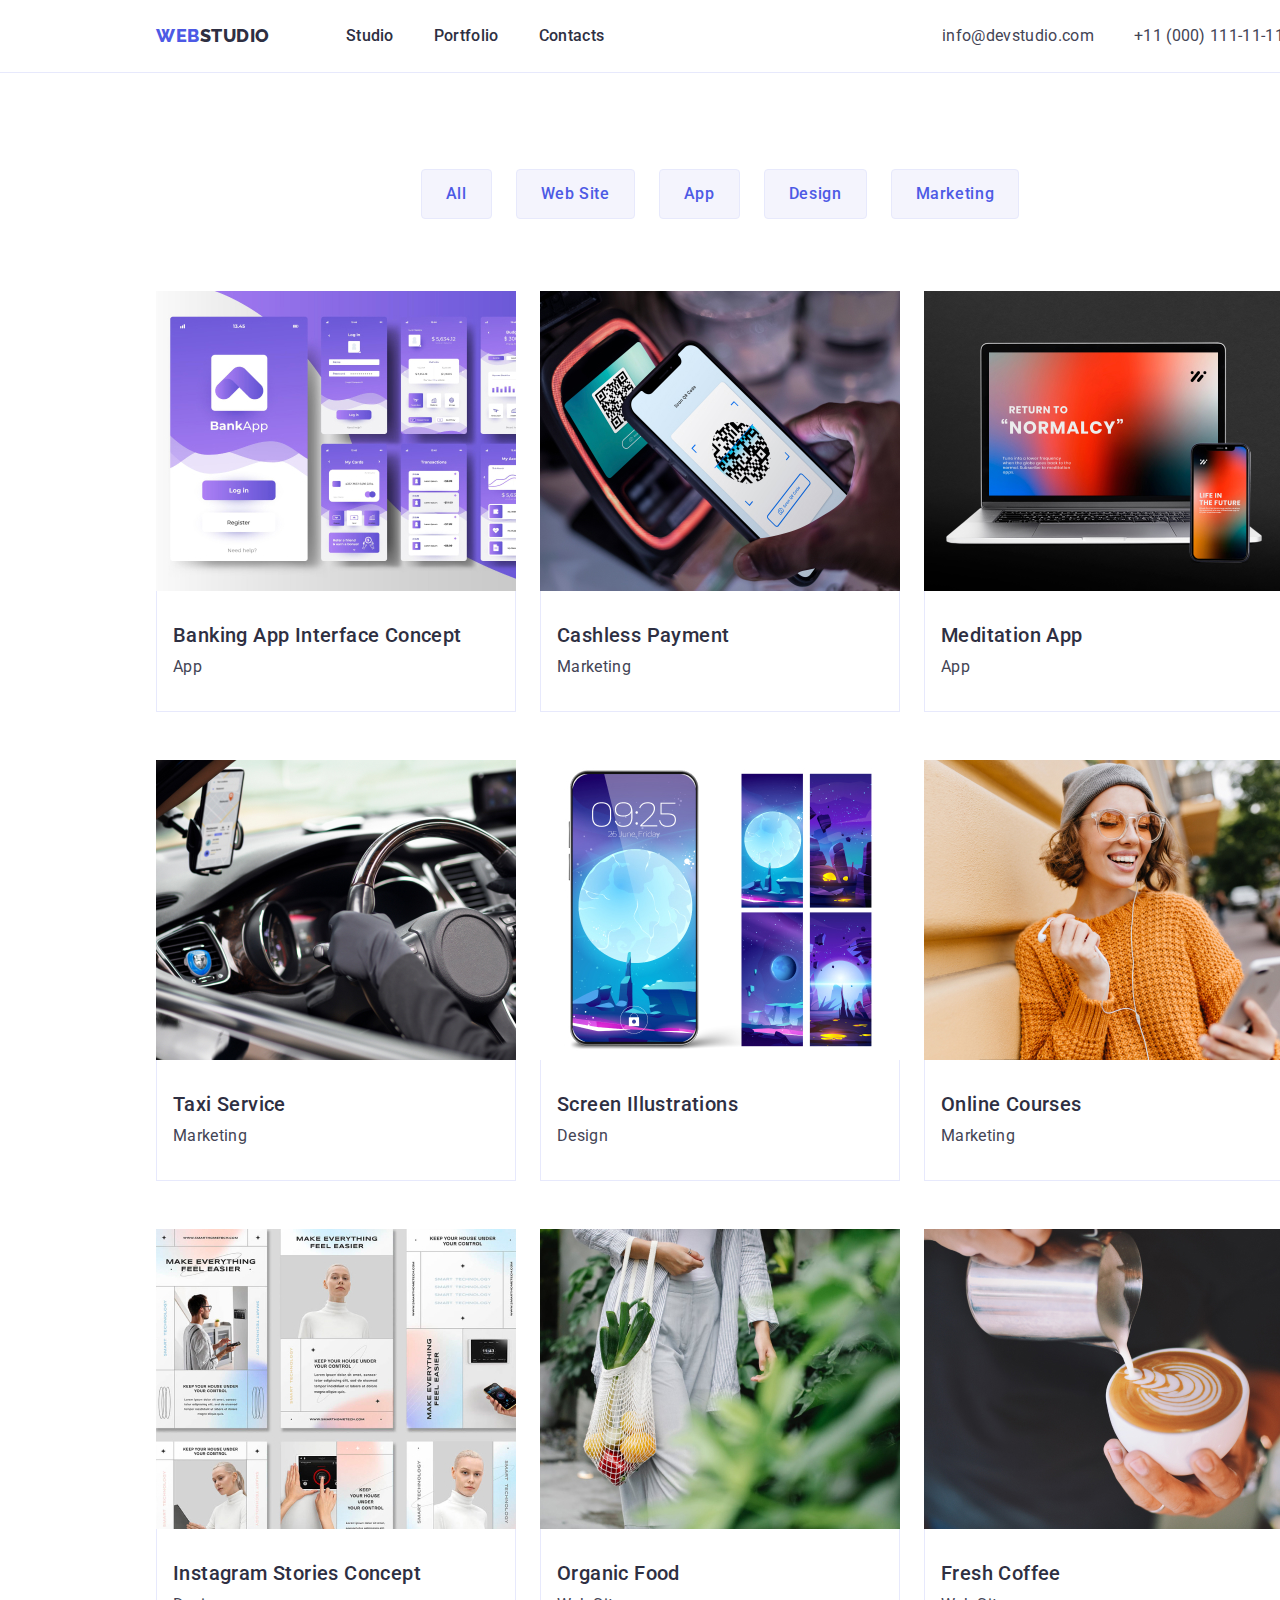
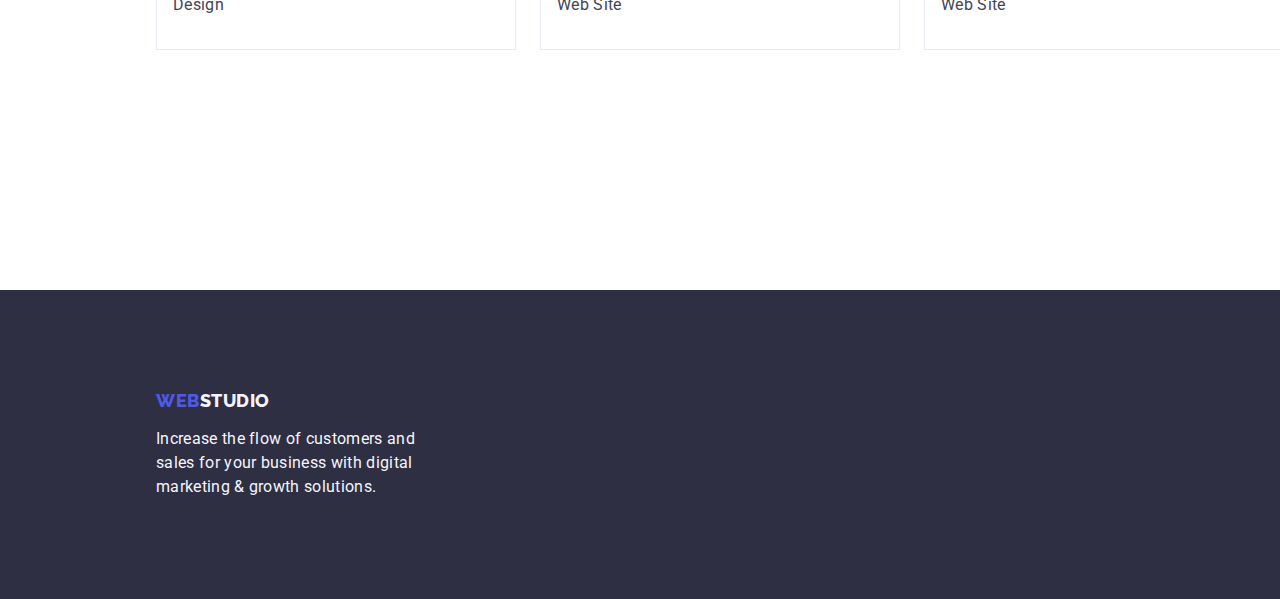
==== portfolio.html @ bf253c2a "Initial commit" ====
<!DOCTYPE html>
<html lang="en">
  <head>
    <link rel="preconnect" href="https://fonts.googleapis.com" />
    <link rel="preconnect" href="https://fonts.gstatic.com" crossorigin />
    <link
      href="https://fonts.googleapis.com/css2?family=Raleway:wght@800&family=Roboto:wght@400;500;700;900&display=swap"
      rel="stylesheet"
    />
    <meta charset="UTF-8" />
    <meta http-equiv="X-UA-Compatible" content="IE=edge" />
    <meta name="viewport" content="width=device-width, initial-scale=1.0" />
    <title>Portfolio</title>
    <link
      rel="stylesheet"
      href="https://cdnjs.cloudflare.com/ajax/libs/modern-normalize/1.1.0/modern-normalize.min.css"
    />
    <link rel="stylesheet" href="./css/style.css" />
  </head>
  <body>
    <!-- Site header -->
    <header class="header-page">
      <!-- Menu navigation -->
      <div class="header-container container">
        <nav class="header-nav">
          <a class="nav-logo link" href="./index.html"
            >Web<span class="nav-logo-part">Studio</span></a
          >
          <ul class="nav-list list">
            <li>
              <a href="./index.html" class="nav-link link">Studio</a>
            </li>
            <li>
              <a href="./portfolio.html" class="nav-link link">Portfolio</a>
            </li>
            <li>
              <a href="" class="nav-link link">Contacts</a>
            </li>
          </ul>
        </nav>
        <!-- Contact us -->
        <address class="header-address">
          <ul class="address-list list">
            <li>
              <a href="mailto:info@devstudio.com" class="address-contacts link"
                >info@devstudio.com</a
              >
            </li>
            <li>
              <a href="tel:+110001111111" class="address-contacts link"
                >+11 (000) 111-11-11</a
              >
            </li>
          </ul>
        </address>
      </div>
    </header>
    <!-- Main -->
    <main>
      <section class="portfolio-section">
        <div class="portfolio-section-container container">
          <h1 class="title-first" hidden>Portfolio</h1>
          <!-- Buttons -->
          <ul class="portfolio-button-list list">
            <li>
              <button type="button" class="portfolio-main-button">All</button>
            </li>
            <li>
              <button type="button" class="portfolio-main-button">
                Web Site
              </button>
            </li>
            <li>
              <button type="button" class="portfolio-main-button">App</button>
            </li>
            <li>
              <button type="button" class="portfolio-main-button">
                Design
              </button>
            </li>
            <li>
              <button type="button" class="portfolio-main-button">
                Marketing
              </button>
            </li>
          </ul>
          <!-- App list -->
          <ul class="portfolio-apps-list list">
            <li class="apps-list-items">
              <a href="/" class="link"
                ><img
                  src="./images/banking.jpg"
                  alt="Banking App"
                  width="360"
                  height="300"
                />
                <div class="portfolio-card-content">
                  <h2 class="title-third">Banking App Interface Concept</h2>
                  <p class="description">App</p>
                </div></a
              >
            </li>
            <li class="apps-list-items">
              <a href="/" class="link"
                ><img
                  src="./images/cashless.jpg"
                  alt="Cashless Payment"
                  width="360"
                  height="300"
                />
                <div class="portfolio-card-content">
                  <h2 class="title-third">Cashless Payment</h2>
                  <p class="description">Marketing</p>
                </div></a
              >
            </li>
            <li class="apps-list-items">
              <a href="/" class="link"
                ><img
                  src="./images/meditaion.jpg"
                  alt="Meditation App"
                  width="360"
                  height="300"
                />
                <div class="portfolio-card-content">
                  <h2 class="title-third">Meditation App</h2>
                  <p class="description">App</p>
                </div></a
              >
            </li>

            <li class="apps-list-items">
              <a href="/" class="link"
                ><img
                  src="./images/taxi.jpg"
                  alt="Taxi Service"
                  width="360"
                  height="300"
                />
                <div class="portfolio-card-content">
                  <h2 class="title-third">Taxi Service</h2>
                  <p class="description">Marketing</p>
                </div></a
              >
            </li>
            <li class="apps-list-items">
              <a href="/" class="link"
                ><img
                  src="./images/illustrations.jpg"
                  alt="Screen Illustrations"
                  width="360"
                  height="300"
                />
                <div class="portfolio-card-content">
                  <h2 class="title-third">Screen Illustrations</h2>
                  <p class="description">Design</p>
                </div></a
              >
            </li>
            <li class="apps-list-items">
              <a href="/" class="link"
                ><img
                  src="./images/courses.jpg"
                  alt="Online Courses"
                  width="360"
                  height="300"
                />
                <div class="portfolio-card-content">
                  <h2 class="title-third">Online Courses</h2>
                  <p class="description">Marketing</p>
                </div></a
              >
            </li>
            <li class="apps-list-items">
              <a href="/" class="link"
                ><img
                  src="./images/instagram.jpg"
                  alt="Instagram Stories Concept"
                  width="360"
                  height="300"
                />
                <div class="portfolio-card-content">
                  <h2 class="title-third">Instagram Stories Concept</h2>
                  <p class="description">Design</p>
                </div></a
              >
            </li>
            <li class="apps-list-items">
              <a href="/" class="link"
                ><img
                  src="./images/organic.jpg"
                  alt="Organic Food"
                  width="360"
                  height="300"
                />
                <div class="portfolio-card-content">
                  <h2 class="title-third">Organic Food</h2>
                  <p class="description">Web Site</p>
                </div></a
              >
            </li>
            <li class="apps-list-items">
              <a href="/" class="link"
                ><img
                  src="./images/coffee.jpg"
                  alt="Fresh Coffee"
                  width="360"
                  height="300"
                />
                <div class="portfolio-card-content">
                  <h2 class="title-third">Fresh Coffee</h2>
                  <p class="description">Web Site</p>
                </div></a
              >
            </li>
          </ul>
        </div>
      </section>
    </main>
    <!-- Footer -->
    <footer class="footer-page">
      <!-- Logotype -->
      <div class="footer-text-container container">
        <a class="footer-logo link" href="./index.html"
          >Web<span class="logo-part footer-darkmode">Studio</span></a
        >
        <p class="description footer-darkmode">
          Increase the flow of customers and sales for your business with
          digital marketing & growth solutions.
        </p>
      </div>
    </footer>
  </body>
</html>
---- css/style.css ----
:root {
  --main-brand-font: "Roboto", sans-serif;
  --sub-brand-font: "Raleway", sans-serif;
  --primary-brand-color: #4d5ae5;
  --pressed-state-color: #404bbf;
  --dark-color: #2e2f42;
  --success-color: #31d0aa;
  --text-color: #434455;
  --subtle-text-color: #8e8f99;
  --accent-color: #e7e9fc;
  --light-color: #f4f4fd;
  --modal-overlay-color: #2e2f42;
  --hero-background-color: #2e2f42;
  --white-background-color: #ffffff;
  --modal-background-color: #fcfcfc;
}

body {
  background-color: var(--white-background-color);
  color: var(--text-color);
  font-family: var(--main-brand-font);
  width: 1440px;
  margin: auto;
}

/**
  |============================
  | BASE STYLE
  |============================
*/

img {
  display: block;
}

.list {
  list-style-type: none;
  margin: 0px;
  padding: 0px;
}

.link {
  margin: 0;
  text-decoration: none;
}

.container {
  width: 1158px;
  margin: 0 auto;
  padding-left: 15px;
  padding-right: 15px;
}

/* Title */

.title-first {
  color: var(--white-background-color);
  font-weight: 700;
  font-size: 56px;
  line-height: 1.07;
  letter-spacing: 0.02em;
  max-width: 496px;
  margin: 0 auto;
}

.title-second {
  color: var(--dark-color);
  font-weight: 700;
  font-size: 36px;
  line-height: 1.11;
  letter-spacing: 0.02em;
  text-align: center;
  text-transform: capitalize;
  margin-top: 0px;
  margin-bottom: 72px;
}

.title-third {
  color: var(--dark-color);
  font-weight: 500;
  font-size: 20px;
  line-height: 1.2;
  letter-spacing: 0.02em;
  margin: 0px;
  margin-bottom: 8px;
}

/* Paragraphs */

.description {
  color: var(--text-color);
  font-weight: 400;
  font-size: 16px;
  line-height: 1.5;
  letter-spacing: 0.02em;
  margin-top: 0px;
  margin-bottom: 0px;
}

/**
  |============================
  | HEADER
  |============================
*/

.header-page {
  margin-left: auto;
  margin-right: auto;
  border-bottom: 1px solid var(--accent-color);
}

.header-container {
  display: flex;
  justify-content: space-between;
}

.header-nav {
  display: flex;
  justify-content: flex-start;
  align-items: center;
}

.header-address {
  display: flex;
  justify-content: flex-end;
  font-style: normal;
}

/* Navigation */

.nav-logo {
  display: flex;
  flex-direction: row;
  align-items: center;
  margin-right: 76px;
  color: var(--primary-brand-color);
  font-family: var(--sub-brand-font);
  font-weight: 800;
  font-size: 18px;
  line-height: 1.17;
  letter-spacing: 0.03em;
  text-transform: uppercase;
}

.nav-logo-part {
  color: var(--dark-color);
  font-family: var(--sub-brand-font);
  font-weight: 800;
  font-size: 18px;
  line-height: 1.17;
  letter-spacing: 0.03em;
  text-transform: uppercase;
}

.nav-list {
  display: flex;
  flex-direction: row;
  align-items: flex-start;
  gap: 40px;
}

.nav-link {
  display: inline-block;
  padding: 24px 0;
  color: var(--dark-color);
  font-weight: 500;
  font-size: 16px;
  line-height: 1.5;
  letter-spacing: 0.02em;
}

.nav-link:hover,
.nav-link:focus {
  color: var(--pressed-state-color);
  font-weight: 500;
  font-size: 16px;
  line-height: 1.5;
  letter-spacing: 0.02em;
  border-radius: 2px;
}

/* Contact us (Address) */

.address-list {
  display: flex;
  flex-direction: row;
  align-items: flex-start;
  padding: 24px 0;
  gap: 40px;
}

.address-contacts {
  color: var(--text-color);
  font-weight: 400;
  font-size: 16px;
  line-height: 1.5;
  letter-spacing: 0.02em;
}

.address-contacts:hover,
.address-contacts:focus {
  color: var(--pressed-state-color);
  font-weight: 400;
  font-size: 16px;
  line-height: 1.5;
  letter-spacing: 0.02em;
}

/**
  |============================
  | MAIN
  |============================
*/

/* Hero section */

.hero-button {
  display: block;
  margin-top: 48px;
  margin-left: auto;
  margin-right: auto;
  min-width: 169px;
  height: 56px;
  font-family: var(--main-brand-font);
  color: var(--white-background-color);
  font-weight: 500;
  font-size: 16px;
  line-height: 1.5;
  letter-spacing: 0.04em;
  background-color: var(--primary-brand-color);
  border-radius: 4px;
  border: none;
  cursor: pointer;
}

.hero-button:hover,
.hero-button:focus {
  background-color: var(--pressed-state-color);
  cursor: pointer;
}

.hero-section {
  padding: 188px 0;
  text-align: center;
  background-color: var(--dark-color);
}

/* Features section */

.features-section {
  padding: 120px 0;
}

.features-list {
  display: flex;
  flex-direction: row;
  align-items: flex-start;
  gap: 24px;
}

.features-item {
  display: flex;
  flex-direction: column;
  align-items: flex-start;
  width: calc((100% - 72px) / 4);
  gap: 8px;
}

/* Skills */

.skills-section {
  padding-bottom: 120px;
  margin-left: auto;
  margin-right: auto;
}

.skills-list {
  display: flex;
  flex-direction: row;
  align-items: flex-start;
  padding: 0px;
  gap: 24px;
}

.skills-list-items {
  width: calc((100% - 48px) / 3);
}

/* Our team */

.team-section {
  padding: 120px 0px;
  background-color: var(--light-color);
}

.team-list {
  display: flex;
  flex-direction: row;
  padding: 0px;
  gap: 24px;
}

.team-card-content {
  display: flex;
  flex-direction: column;
  justify-content: center;
  text-align: center;
  padding: 32px 16px;
  gap: 8px;
}

.team-item {
  display: flex;
  flex-direction: column;
  width: calc((100% - 72px) / 4);
  border-radius: 0px 0px 4px 4px;
  background-color: var(--white-background-color);
}

/* Portfolio section */

.portfolio-section {
  padding: 96px 0 120px;
}

.portfolio-button-list {
  margin-bottom: 72px;
  display: flex;
  flex-direction: row;
  justify-content: center;
  padding: 0px;
  gap: 24px;
  text-align: center;
}

.portfolio-main-button {
  font-family: var(--main-brand-font);
  color: var(--primary-brand-color);
  background-color: var(--light-color);
  font-weight: 500;
  font-size: 16px;
  line-height: 1.5;
  letter-spacing: 0.04em;
  padding: 12px 24px;
  border: 1px solid var(--accent-color);
  border-radius: 4px;
  cursor: pointer;
}

.portfolio-main-button:hover,
.portfolio-main-button:focus {
  font-family: var(--main-brand-font);
  color: var(--white-background-color);
  background-color: var(--pressed-state-color);
  font-weight: 500;
  font-size: 16px;
  line-height: 1.5;
  letter-spacing: 0.04em;
  border: 1px solid transparent;
}

.portfolio-apps-list {
  display: flex;
  flex-wrap: wrap;
  column-gap: 24px;
  row-gap: 48px;
  padding-bottom: 120px;
}

.apps-list-items {
  width: calc((100% - 48px) / 3);
}

.portfolio-card-content {
  padding: 32px 16px;
  border: 1px solid var(--accent-color);
  border-top: none;
}

/**
  |============================
  | FOOTER
  |============================
*/

.footer-page {
  background-color: var(--dark-color);
  padding: 100px 0;
  margin-left: auto;
  margin-right: auto;
}

.footer-logo {
  display: inline-block;
  margin-bottom: 16px;
  color: var(--primary-brand-color);
  font-family: var(--sub-brand-font);
  font-weight: 800;
  font-size: 18px;
  line-height: 1.17;
  letter-spacing: 0.03em;
  text-transform: uppercase;
}

.footer-darkmode {
  color: var(--light-color);
  max-width: 264px;
}
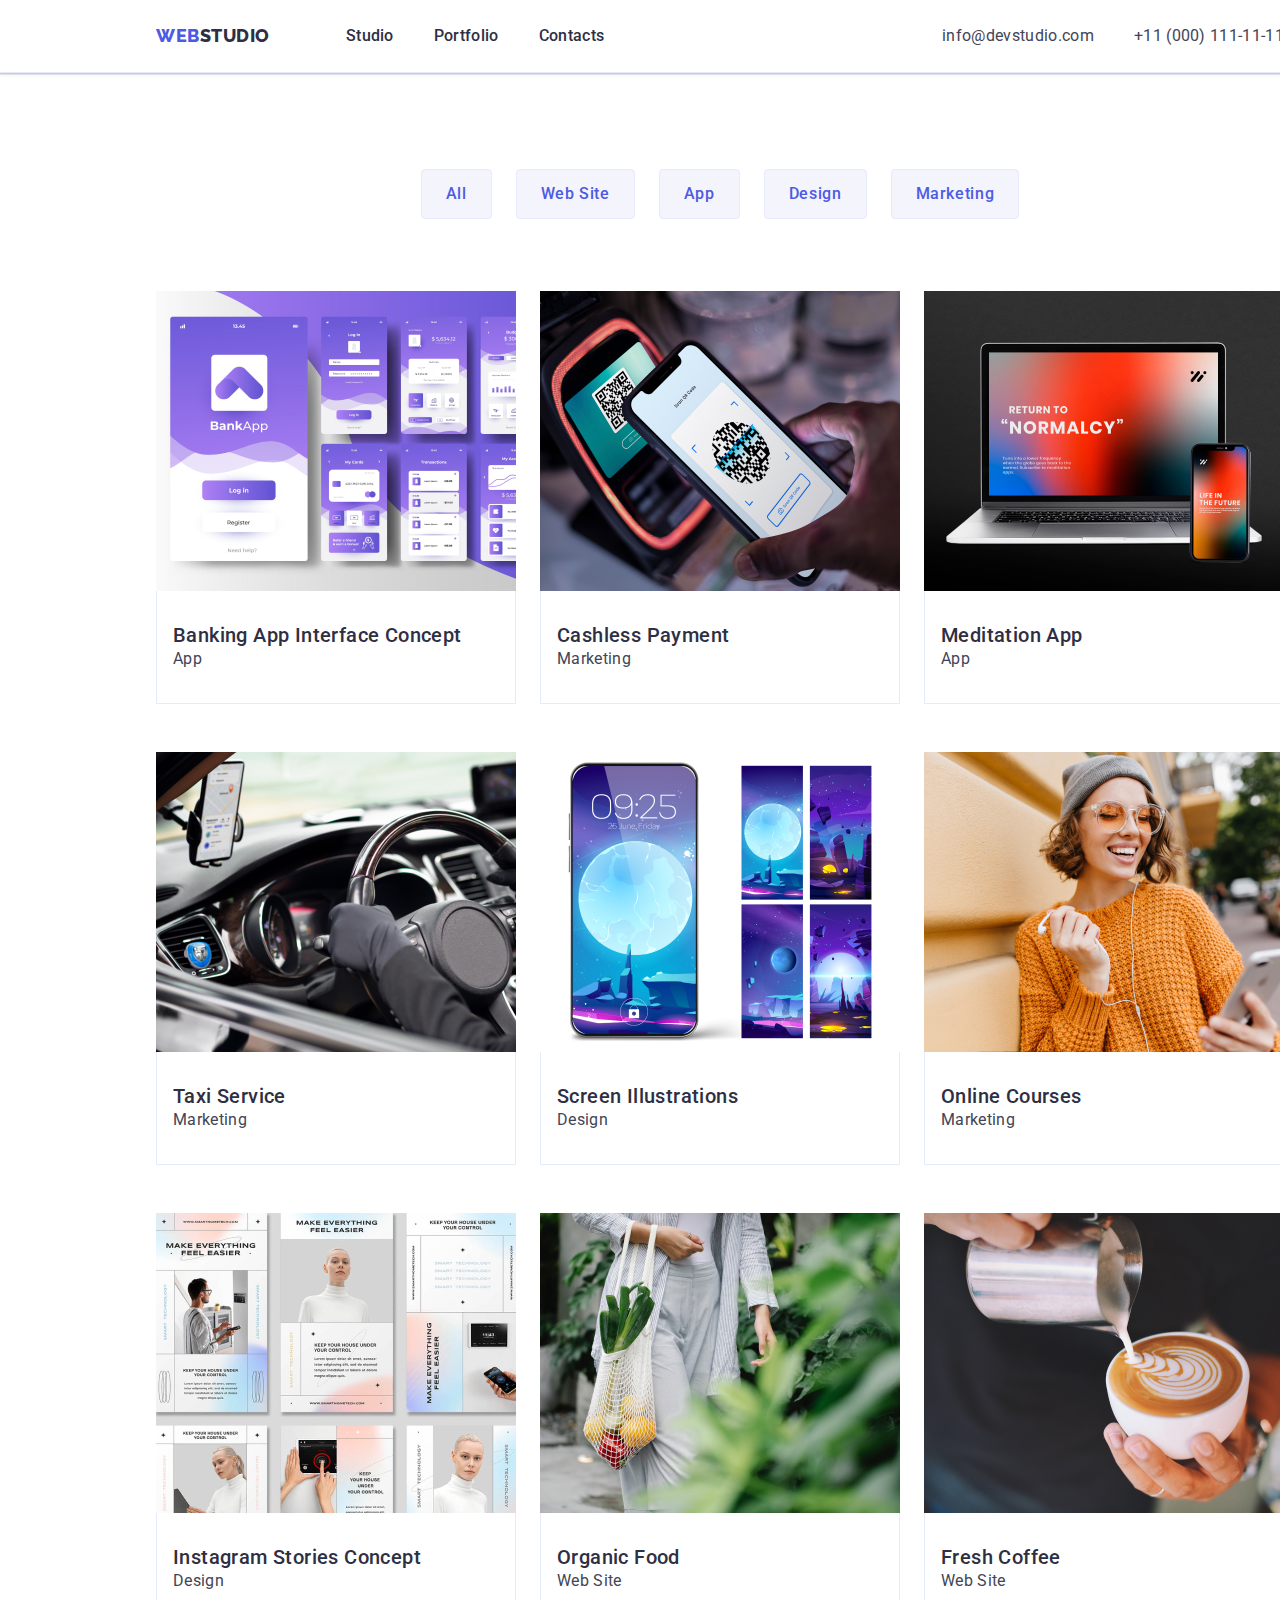
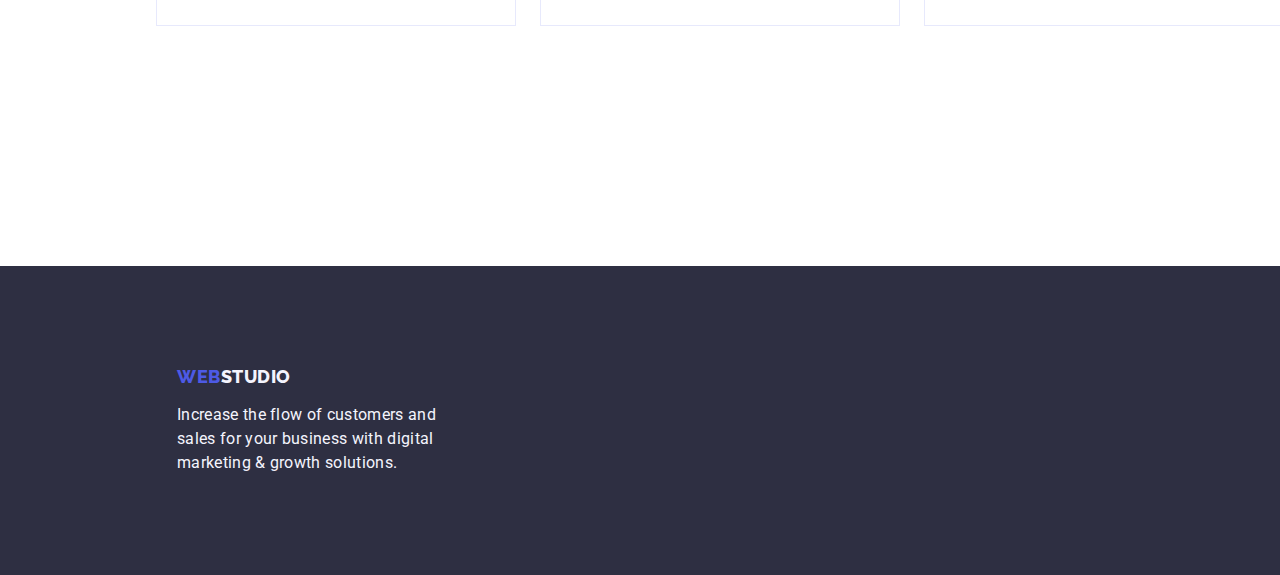
==== commit 738103be: "Update hw-04" ====
--- a/portfolio.html
+++ b/portfolio.html
@@ -87,7 +87,7 @@
           <!-- App list -->
           <ul class="portfolio-apps-list list">
             <li class="apps-list-items">
-              <a href="/" class="link"
+              <a href="/" class="apps-link link"
                 ><img
                   src="./images/banking.jpg"
                   alt="Banking App"
@@ -101,7 +101,7 @@
               >
             </li>
             <li class="apps-list-items">
-              <a href="/" class="link"
+              <a href="/" class="apps-link link"
                 ><img
                   src="./images/cashless.jpg"
                   alt="Cashless Payment"
@@ -115,7 +115,7 @@
               >
             </li>
             <li class="apps-list-items">
-              <a href="/" class="link"
+              <a href="/" class="apps-link link"
                 ><img
                   src="./images/meditaion.jpg"
                   alt="Meditation App"
@@ -130,7 +130,7 @@
             </li>
 
             <li class="apps-list-items">
-              <a href="/" class="link"
+              <a href="/" class="apps-link link"
                 ><img
                   src="./images/taxi.jpg"
                   alt="Taxi Service"
@@ -144,7 +144,7 @@
               >
             </li>
             <li class="apps-list-items">
-              <a href="/" class="link"
+              <a href="/" class="apps-link link"
                 ><img
                   src="./images/illustrations.jpg"
                   alt="Screen Illustrations"
@@ -158,7 +158,7 @@
               >
             </li>
             <li class="apps-list-items">
-              <a href="/" class="link"
+              <a href="/" class="apps-link link"
                 ><img
                   src="./images/courses.jpg"
                   alt="Online Courses"
@@ -172,7 +172,7 @@
               >
             </li>
             <li class="apps-list-items">
-              <a href="/" class="link"
+              <a href="/" class="apps-link link"
                 ><img
                   src="./images/instagram.jpg"
                   alt="Instagram Stories Concept"
@@ -186,7 +186,7 @@
               >
             </li>
             <li class="apps-list-items">
-              <a href="/" class="link"
+              <a href="/" class="apps-link link"
                 ><img
                   src="./images/organic.jpg"
                   alt="Organic Food"
@@ -200,7 +200,7 @@
               >
             </li>
             <li class="apps-list-items">
-              <a href="/" class="link"
+              <a href="/" class="apps-link link"
                 ><img
                   src="./images/coffee.jpg"
                   alt="Fresh Coffee"
--- a/css/style.css
+++ b/css/style.css
@@ -33,6 +33,10 @@
   display: block;
 }
 
+p {
+  margin: 0;
+}
+
 .list {
   list-style-type: none;
   margin: 0px;
@@ -82,7 +86,6 @@
   line-height: 1.2;
   letter-spacing: 0.02em;
   margin: 0px;
-  margin-bottom: 8px;
 }
 
 /* Paragraphs */
@@ -107,6 +110,8 @@
   margin-left: auto;
   margin-right: auto;
   border-bottom: 1px solid var(--accent-color);
+  box-shadow: 0px 2px 1px rgba(46, 47, 66, 0.08),
+    0px 1px 1px rgba(46, 47, 66, 0.16), 0px 1px 6px rgba(46, 47, 66, 0.08);
 }
 
 .header-container {
@@ -240,9 +245,18 @@
 }
 
 .hero-section {
+  max-width: 1440px;
   padding: 188px 0;
   text-align: center;
-  background-color: var(--dark-color);
+  background-image: linear-gradient(
+      to right,
+      rgba(46, 47, 66, 0.7),
+      rgba(46, 47, 66, 0.7)
+    ),
+    url(../images/img-name.jpg);
+  background-position: center;
+  background-repeat: no-repeat;
+  background-size: cover;
 }
 
 /* Features section */
@@ -266,6 +280,21 @@
   gap: 8px;
 }
 
+.features-item-image {
+  display: flex;
+  align-items: center;
+  justify-content: center;
+  height: 112px;
+  padding: 24px 100px;
+  background: var(--light-color);
+  border-radius: 4px;
+}
+
+.features-icon {
+  width: 64px;
+  height: 64px;
+}
+
 /* Skills */
 
 .skills-section {
@@ -284,6 +313,8 @@
 
 .skills-list-items {
   width: calc((100% - 48px) / 3);
+  border: 1px solid #e7e9fc;
+  filter: drop-shadow(0px 4px 4px rgba(0, 0, 0, 0.25));
 }
 
 /* Our team */
@@ -305,7 +336,7 @@
   flex-direction: column;
   justify-content: center;
   text-align: center;
-  padding: 32px 16px;
+  padding: 32px 0;
   gap: 8px;
 }
 
@@ -314,7 +345,81 @@
   flex-direction: column;
   width: calc((100% - 72px) / 4);
   border-radius: 0px 0px 4px 4px;
+  box-shadow: 0px 1px 6px rgba(46, 47, 66, 0.08),
+    0px 1px 1px rgba(46, 47, 66, 0.16), 0px 2px 1px rgba(46, 47, 66, 0.08);
   background-color: var(--white-background-color);
+}
+
+.team-social-list {
+  display: flex;
+  justify-content: center;
+  gap: 24px;
+}
+
+/* .team-social-item {
+  display: flex;
+  justify-content: center;
+  align-items: center;
+} */
+
+.team-social-link {
+  display: flex;
+  align-items: center;
+  justify-content: center;
+  padding: 12px;
+  background-color: var(--primary-brand-color);
+  border-radius: 50%;
+}
+
+.team-social-link:hover,
+.team-social-link:focus {
+  background-color: var(--pressed-state-color);
+}
+
+.team-social-icon {
+  width: 16px;
+  height: 16px;
+  fill: var(--light-color);
+}
+
+/* Customers section */
+
+.customers-section {
+  padding: 120px 0;
+}
+
+.customer-title {
+  line-height: 1.1;
+}
+
+.customer-list {
+  display: flex;
+  justify-content: space-between;
+  gap: 24px;
+}
+
+.customer-link {
+  display: flex;
+  justify-content: center;
+  align-items: center;
+  width: 100%;
+  height: 100%;
+  padding: 16px 32px;
+  border: 1px solid var(--subtle-text-color);
+  border-radius: 4px;
+  color: var(--subtle-text-color);
+}
+
+.customer-link:hover,
+.customer-link:focus {
+  color: var(--pressed-state-color);
+  border-color: var(--pressed-state-color);
+}
+
+.customer-icon {
+  width: 104px;
+  height: 56px;
+  fill: currentColor;
 }
 
 /* Portfolio section */
@@ -357,6 +462,8 @@
   line-height: 1.5;
   letter-spacing: 0.04em;
   border: 1px solid transparent;
+  box-shadow: 0px 3px 1px rgba(0, 0, 0, 0.1), 0px 2px 1px rgba(0, 0, 0, 0.08),
+    0px 2px 2px rgba(0, 0, 0, 0.12);
 }
 
 .portfolio-apps-list {
@@ -371,10 +478,19 @@
   width: calc((100% - 48px) / 3);
 }
 
+.apps-link {
+  display: block;
+}
+
 .portfolio-card-content {
   padding: 32px 16px;
   border: 1px solid var(--accent-color);
   border-top: none;
+}
+
+.apps-link:hover {
+  box-shadow: 0px 1px 6px rgba(46, 47, 66, 0.08),
+    0px 1px 1px rgba(46, 47, 66, 0.16), 0px 2px 1px rgba(46, 47, 66, 0.08);
 }
 
 /**
@@ -388,6 +504,14 @@
   padding: 100px 0;
   margin-left: auto;
   margin-right: auto;
+}
+
+.footer-content {
+  display: flex;
+}
+
+.footer-text-container {
+  margin-right: 120px;
 }
 
 .footer-logo {
@@ -406,3 +530,40 @@
   color: var(--light-color);
   max-width: 264px;
 }
+
+.footer-social-title {
+  font-weight: 500;
+  font-size: 16px;
+  line-height: 1.5;
+  letter-spacing: 0.02em;
+  color: var(--white-background-color);
+  margin-bottom: 16px;
+}
+
+.footer-social-list {
+  display: flex;
+  justify-content: space-between;
+  gap: 16px;
+}
+
+.footer-social-item {
+  display: flex;
+  justify-content: center;
+  align-items: center;
+}
+
+.footer-social-link {
+  display: flex;
+  padding: 12px;
+  background-color: transparent;
+  border-radius: 50%;
+}
+
+.footer-social-link:hover {
+  background-color: var(--success-color);
+}
+
+.footer-social-icon {
+  width: 16px;
+  height: 16px;
+}
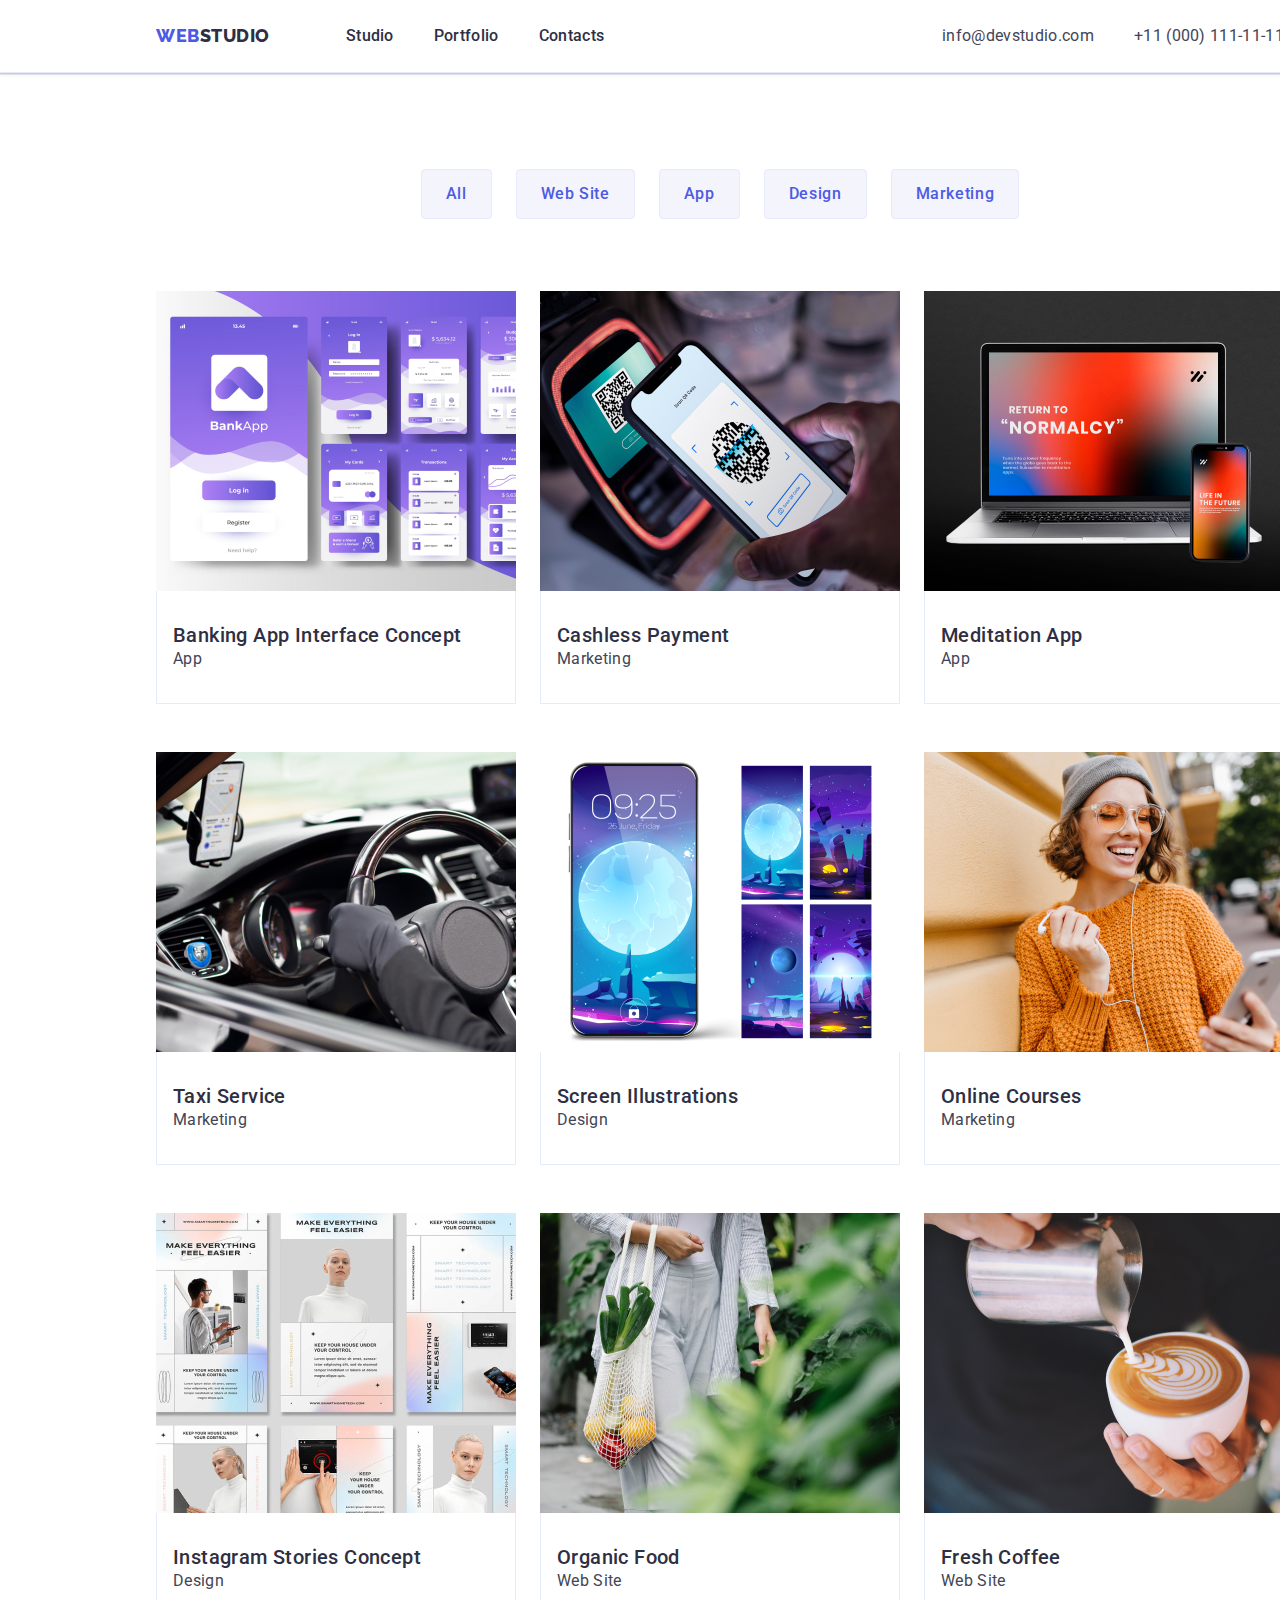
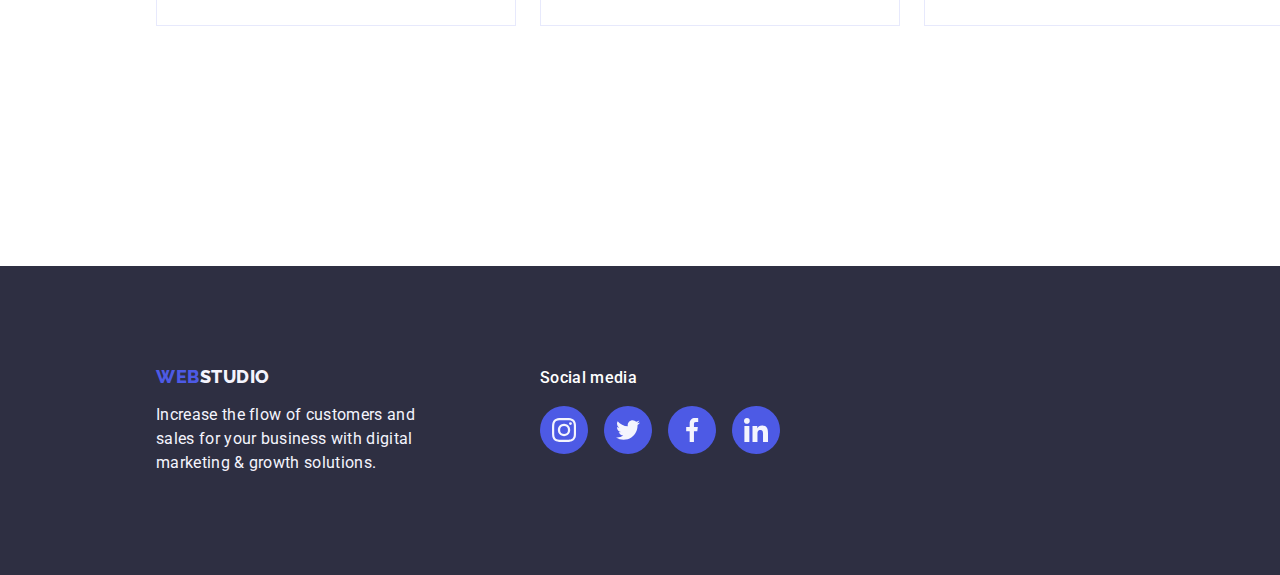
==== commit 1cd21ba5: "Update hw-04" ====
--- a/portfolio.html
+++ b/portfolio.html
@@ -220,14 +220,49 @@
     <!-- Footer -->
     <footer class="footer-page">
       <!-- Logotype -->
-      <div class="footer-text-container container">
-        <a class="footer-logo link" href="./index.html"
-          >Web<span class="logo-part footer-darkmode">Studio</span></a
-        >
-        <p class="description footer-darkmode">
-          Increase the flow of customers and sales for your business with
-          digital marketing & growth solutions.
-        </p>
+      <div class="footer-content container">
+        <div class="footer-text-container">
+          <a class="footer-logo link" href="./index.html"
+            >Web<span class="logo-part footer-darkmode">Studio</span></a
+          >
+          <p class="description footer-darkmode">
+            Increase the flow of customers and sales for your business with
+            digital marketing & growth solutions.
+          </p>
+        </div>
+        <div class="footer-social-container">
+          <p class="footer-social-title">Social media</p>
+          <ul class="footer-social-list list">
+            <li class="footer-social-item">
+              <a href="https://www.instagram.com/" class="footer-social-link">
+                <svg class="footer-social-icon">
+                  <use href="./images/icons.svg#icon-instagram"></use>
+                </svg>
+              </a>
+            </li>
+            <li class="footer-social-item">
+              <a href="https://twitter.com/" class="footer-social-link">
+                <svg class="footer-social-icon">
+                  <use href="./images/icons.svg#icon-twitter"></use>
+                </svg>
+              </a>
+            </li>
+            <li class="footer-social-item">
+              <a href="https://www.facebook.com/" class="footer-social-link">
+                <svg class="footer-social-icon">
+                  <use href="./images/icons.svg#icon-facebook"></use>
+                </svg>
+              </a>
+            </li>
+            <li class="footer-social-item">
+              <a href="https://linkedin.com" class="footer-social-link">
+                <svg class="footer-social-icon">
+                  <use href="./images/icons.svg#icon-linkedin"></use>
+                </svg>
+              </a>
+            </li>
+          </ul>
+        </div>
       </div>
     </footer>
   </body>
--- a/css/style.css
+++ b/css/style.css
@@ -482,6 +482,12 @@
   display: block;
 }
 
+.apps-link:hover,
+.apps-link:focus {
+  box-shadow: 0px 1px 6px rgba(46, 47, 66, 0.08),
+    0px 1px 1px rgba(46, 47, 66, 0.16), 0px 2px 1px rgba(46, 47, 66, 0.08);
+}
+
 .portfolio-card-content {
   padding: 32px 16px;
   border: 1px solid var(--accent-color);
@@ -508,6 +514,7 @@
 
 .footer-content {
   display: flex;
+  align-items: baseline;
 }
 
 .footer-text-container {
@@ -554,16 +561,20 @@
 
 .footer-social-link {
   display: flex;
+  align-items: center;
+  justify-content: center;
   padding: 12px;
-  background-color: transparent;
+  background-color: var(--primary-brand-color);
   border-radius: 50%;
 }
 
-.footer-social-link:hover {
+.footer-social-link:hover,
+.footer-social-link:focus {
   background-color: var(--success-color);
 }
 
 .footer-social-icon {
-  width: 16px;
-  height: 16px;
-}
+  fill: var(--light-color);
+  width: 24px;
+  height: 24px;
+}
